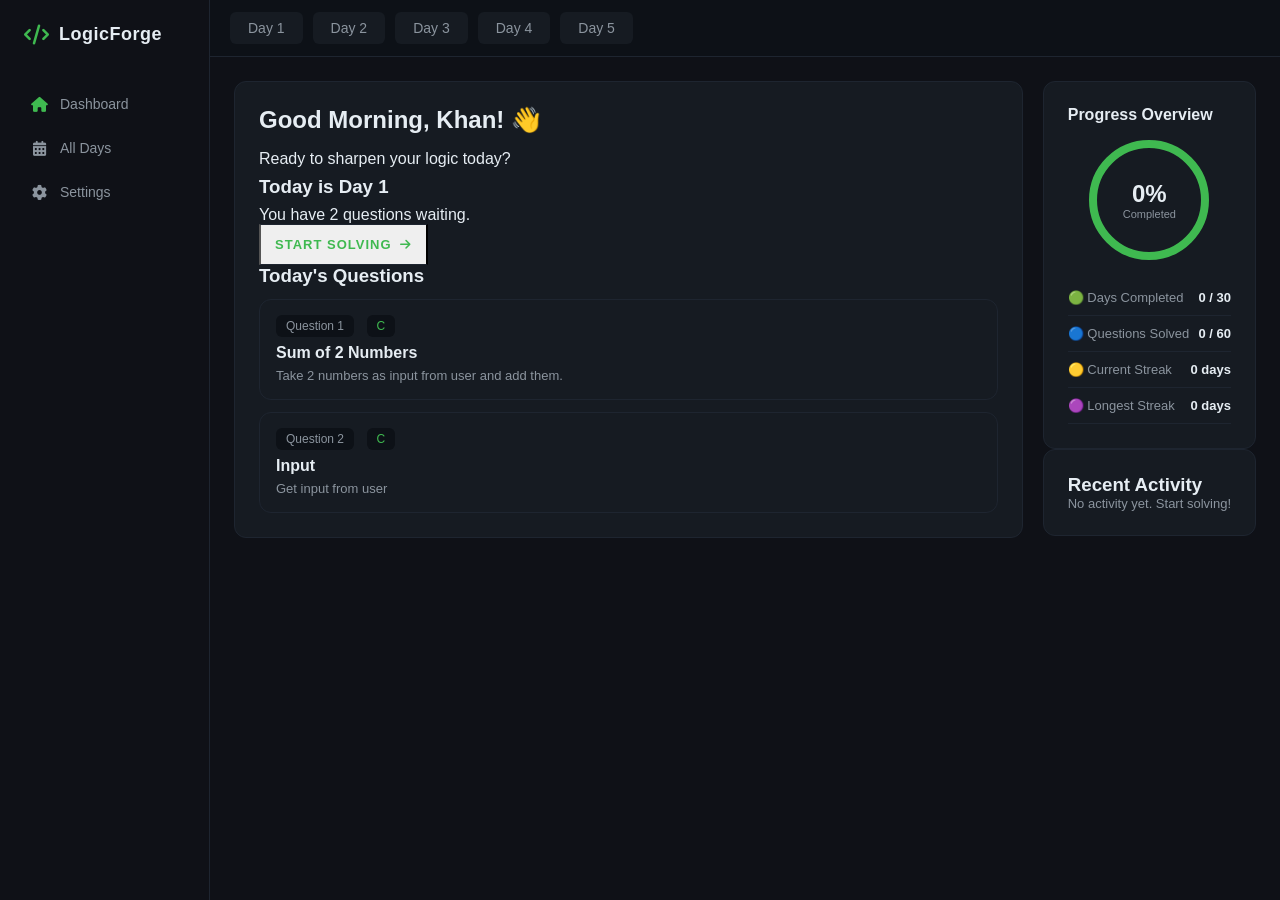
==== index.html @ 3fee52e7 "Add files via upload" ====
<!DOCTYPE html>
<html lang="en">
<head>
 
  <link rel="stylesheet" href="style.css"/>
  <link rel="stylesheet" href="https://cdnjs.cloudflare.com/ajax/libs/font-awesome/6.5.0/css/all.min.css"/>
  <!-- <link rel="stylesheet" href="https://cdnjs.cloudflare.com/ajax/libs/bootstrap/5.3.0/css/bootstrap.min.css"/> -->

  <meta charset="UTF-8" />
  <meta name="viewport" content="width=device-width, initial-scale=1.0"/>
  <title>&lt;/&gt;Logic Forge</title>
</head>
<body>
    <nav class="sidebar">
        <div class="logo">
            <i class="fa-solid fa-code"></i>
            <span>LogicForge</span>
        </div>

        <ul class="nav-links">
            <li class="active" data-section="dashboard">
                <i class="fa-solid fa-house"></i>
                <span>Dashboard</span>
              
            </li>
            <li data-section="alldays">
                <i class="fa-solid fa-calendar-days"></i>
                <span>All Days</span>
                
            </li>
            <li data-section="settings">
                <i class="fa-solid fa-gear"></i>
                <span>Settings</span>
            </li>
        </ul>
    </nav>
<main class="main-content">
    <nav class="top-nav" >
        <div class="days">
        <a href="day.html#day1">Day 1</a>
        <a href="day.html#day2">Day 2</a>
        <a href="day.html#day3">Day 3</a>
        <a href="day.html#day4">Day 4</a>
        <a href="day.html#day5">Day 5</a>
        </div>
    </nav>
    <div class="dashboard-grid">

    <div class="card greeting-card">
        <h2 id="greeting"></h2>
        <p>Ready to sharpen your logic today?</p>
        <h3 id="currentDay"></h3>
        <p>You have 2 questions waiting.</p>
        <button class="start-btn">
            <span>Start Solving</span>
            <i class="fa-solid fa-arrow-right"></i>
        </button>
     <!-- Todays Questions -->
        
     <div class="Question">
    <h3>Today's Questions</h3>
    
    <div class="card question-card">
        <span class="q-tag">Question 1</span>
        <span class="lang-tag">C</span>
        <h4>Sum of 2 Numbers</h4>
        <p>Take 2 numbers as input from user and add them.</p>
    </div>

    <div class="card question-card">
        <span class="q-tag">Question 2</span>
        <span class="lang-tag">C</span>
        <h4>Input</h4>
        <p>Get input from user</p>
    </div>

</div>



</div> 
    

    <div class="right-column">

        <div class="card counter-card">
            <h3>Progress Overview</h3>
            <div class="progress-circle">
                <span class="percent">0%</span>
                <span class="label">Completed</span>
            </div>
            <div class="counter-item">
                <span>🟢 Days Completed</span>
                <span id="daysCompleted">0 / 30</span>
            </div>
            <div class="counter-item">
                <span>🔵 Questions Solved</span>
                <span id="questionsCompleted">0 / 60</span>
            </div>
            <div class="counter-item">
                <span>🟡 Current Streak</span>
                <span>0 days</span>
            </div>
            <div class="counter-item">
                <span>🟣 Longest Streak</span>
                <span>0 days</span>
            </div>
        </div>

      <div class="card activity-card">
    <h3>Recent Activity</h3>
    <div id="activityList">
    </div>
</div>

    </div>
  </div>

</main>
   
<!-- Settings Modal -->
    <div class="modal-overlay" id="settingsModal">
        <div class="modal">
            <h3><i class="fa-solid fa-gear"></i> Settings</h3>
            <p>Select your language</p>
            <div class="lang-toggle">
                <button class="lang-btn active" id="btnC">C</button>
                <button class="lang-btn" id="btnPython">Python</button>
            </div>
            <button class="close-btn" id="closeModal">Done</button>
        </div>
    </div>

    <script src="script.js"></script>

</body>
</html>
---- style.css ----
:root {
    --bg-main: #0d1117;
    --bg-sidebar: #0f1117;
    --bg-card: #161b22;
    --border: #1e2530;
    --green: #3fb950;
    --text-primary: #e6edf3;
    --text-muted: #8b949e;
    --yellow: #d29922;
    --purple: #bc8cff;
    --blue: #58a6ff;
}
* {
    margin: 0;
    padding: 0;
    box-sizing: border-box;
    font-family: 'Segoe UI', sans-serif;
}

body {
    display: flex;
    background-color:var(--bg-main) !important;
    color:var(--text-primary)!important;
    min-height: 100vh;
}

/* ── SIDEBAR ── */
.sidebar {
    width: 210px;
    height: 100vh;
    background-color:var(--bg-sidebar);
    border-right: 1px solid var(--border);
    position: fixed;
    left: 0;
    top: 0;
    display: flex;
    flex-direction: column;
    padding: 24px 16px;
    gap: 40px;
}

/* ── LOGO ── */
.logo {
    display: flex;
    align-items: center;
    gap: 10px;
    padding: 0 8px;
}

.logo i {
    color:var(--green);
    font-size: 20px;
}

.logo span {
    color: var(--text-primary);
    font-size: 18px;
    font-weight: 700;
    letter-spacing: 0.5px;
}

/* ── NAV LINKS ── */
.nav-links {
    list-style: none;
    display: flex;
    flex-direction: column;
    gap: 6px;
}

.nav-links li {
    display: flex;
    align-items: center;
    gap: 12px;
    padding: 11px 14px;
    border-radius: 8px;
    cursor: pointer;
    color: var(--text-muted);
    font-size: 14px;
    font-weight: 500;
    transition: all 0.2s ease;
}

.nav-links li:hover {
    background-color:var(--bg-card);
    color:var(--green);
}

.nav-links li.active {
    background-color: transparent;
    color: var(--text-muted);
    border-left: none;
}

.nav-links li i {
    font-size: 15px;
    width: 18px;
    text-align: center;
}

.nav-links li.active i {
    color: var(--green);
}
.back-btn {
    display: flex;
    align-items: center;
    gap: 8px;
    color: var(--green);
    font-size: 13px;
    font-weight: 600;
    letter-spacing: 1px;
    text-transform: uppercase;
    border-top: 1px solid var(--border);
    border-bottom: 1px solid var(--border);
    padding: 12px 14px;
    cursor: pointer;
    transition: all 0.2s;
}

.back-btn:hover {
    background: var(--bg-card);
    letter-spacing: 2px;
}

.back-btn i {
    font-size: 12px;
}
.modal-overlay {
    display: none;
    position: fixed;
    top: 0;
    left: 0;
    width: 100%;
    height: 100%;
    background: rgba(0,0,0,0.6);
    z-index: 999;
    justify-content: center;
    align-items: center;
}

.modal-overlay.show {
    display: flex;
}

.modal {
    background: var(--bg-card);
    border: 1px solid var(--border);
    border-radius: 12px;
    padding: 30px;
    width: 300px;
    text-align: center;
    display: flex;
    flex-direction: column;
    gap: 16px;
    position: relative;
    z-index: 1000;
}

.modal h3 {
    color: var(--text-primary);
    font-size: 16px;
}

.modal p {
    color: var(--text-muted);
    font-size: 13px;
}

.lang-toggle {
    display: flex;
    gap: 10px;
    justify-content: center;
}

.lang-btn {
    padding: 10px 30px;
    border-radius: 8px;
    border: 1px solid var(--border);
    background: transparent;
    color: var(--text-muted);
    cursor: pointer;
    font-size: 14px;
    font-weight: 600;
    transition: all 0.2s;
}

.lang-btn.active {
    background: var(--green);
    color: #000;
    border-color: var(--green);
}

.close-btn {
    background: var(--green);
    color: #000;
    border: none;
    padding: 10px;
    border-radius: 8px;
    cursor: pointer;
    font-weight: 600;
}
/* ── MAIN CONTENT ── */
    .main-content {
    margin-left: 210px;
    flex: 1;
    padding: 0;
    background-color: var(--bg-sidebar);
}
.top-nav {
    padding: 12px 20px;
    background: var(--bg-main);
    border-bottom: 1px solid var(--border);
}

.days {
    display: flex;
    gap: 10px;
    flex-wrap: wrap;
}

.days a {
    background-color: var(--bg-card);
    color: var(--text-muted);
    padding: 8px 18px;
    border-radius: 6px;
    text-decoration: none;
    font-size: 14px;
    transition: background-color 0.3s;
}

.days a:hover {
    background-color: var(--green);
    color: #000;
}
.dashboard-grid {
    display: flex;
    gap: 20px;
    padding: 24px;
}

.card {
    background-color: var(--bg-card);
    border: 1px solid var(--border);
    border-radius: 12px;
    padding: 24px;
    color: var(--text-primary);
}

.greeting-card {
    flex: 2;
}
#greeting {
    margin-bottom: 8px;
   
    margin-bottom: 16px;

}

#currentDay {
    margin-top: 8px;
    margin-bottom: 8px;
}
.counter-card {
    flex: 1;
}

.counter-item {
    display: flex;
    justify-content: space-between;
    padding: 8px 0;
    border-bottom: 1px solid var(--border);
    font-size: 14px;
    color: var(--text-muted);
}

.counter-item span:last-child {
    color: var(--green);
    font-weight: 600;
}
.start-btn {
    display: flex;
    align-items: center;
    gap: 8px;
    color: var(--green);
    font-size: 13px;
    font-weight: 600;
    letter-spacing: 1px;
    text-transform: uppercase;
    border-top: 1px solid var(--border);
    border-bottom: 1px solid var(--border);
    padding: 12px 14px;
    cursor: pointer;
    transition: all 0.2s;
}

.start-btn:hover {
    background: var(--bg-card);
    letter-spacing: 2px;
}

.start-btn i {
    font-size: 12px;
}
.dashboard-grid {
    display: flex;
    flex-direction: row;
    gap: 20px;
    padding: 24px;
}

.greeting-card {
    flex: 2;
}

.counter-card {
    flex: 1;
}
.counter-card h3 {
    color: var(--text-primary);
    font-size: 16px;
    margin-bottom: 16px;
}

.progress-circle {
    width: 120px;
    height: 120px;
    border-radius: 50%;
    border: 8px solid var(--green);
    display: flex;
    flex-direction: column;
    align-items: center;
    justify-content: center;
    margin: 0 auto 20px;
}

.progress-circle .percent {
    font-size: 24px;
    font-weight: 700;
    color: var(--text-primary);
}

.progress-circle .label {
    font-size: 11px;
    color: var(--text-muted);
}

.counter-item {
    display: flex;
    justify-content: space-between;
    padding: 10px 0;
    border-bottom: 1px solid var(--border);
    font-size: 13px;
    color: var(--text-muted);
}

.counter-item span:last-child {
    color: var(--text-primary);
    font-weight: 600;
}
.Questions {
    margin-top: 20px;
}
.question-card {
    margin-top: 12px;
    padding: 16px;
}

.q-tag, .lang-tag {
    font-size: 12px;
    padding: 4px 10px;
    border-radius: 6px;
    margin-right: 8px;
    background: var(--bg-main);
    color: var(--text-muted);
}

.lang-tag {
    color: var(--green);
}

.question-card h4 {
    margin-top: 10px;
    color: var(--text-primary);
}

.question-card p {
    color: var(--text-muted);
    font-size: 13px;
    margin-top: 6px;
}
.days-grid {
    display: grid;
    grid-template-columns: 1fr 1fr;
    gap: 16px;
    padding: 24px;
}
.day-card {
    display: flex;
    align-items: center;
    gap: 20px;
    background: var(--bg-card);
    border: 1px solid var(--border);
    border-radius: 12px;
    padding: 20px 24px;
    cursor: pointer;
    transition: 0.2s;
}

.day-card.completed {
    border-color: var(--green);
}

.day-card.locked {
    opacity: 0.5;
    cursor: not-allowed;
}

.day-icon {
    font-size: 28px;
    min-width: 36px;
}

.day-info {
    flex: 1;
}

.day-info h4 {
    color: var(--text-primary);
    font-size: 16px;
    font-weight: 600;
    margin-bottom: 4px;
}

.day-info p {
    color: var(--text-muted);
    font-size: 12px;
}

.day-stats {
    display: flex;
    flex-direction: column;
    align-items: flex-start;
    font-size: 12px;
    color: var(--text-muted);
    gap: 4px;
    min-width: 80px;
}

.day-percent {
    font-size: 15px;
    font-weight: 700;
    color: var(--yellow);
    min-width: 50px;
    text-align: right;
}

.day-card.completed .day-percent {
    color: var(--green);
}

.day-card.inprogress {
    border-color: var(--yellow);
}
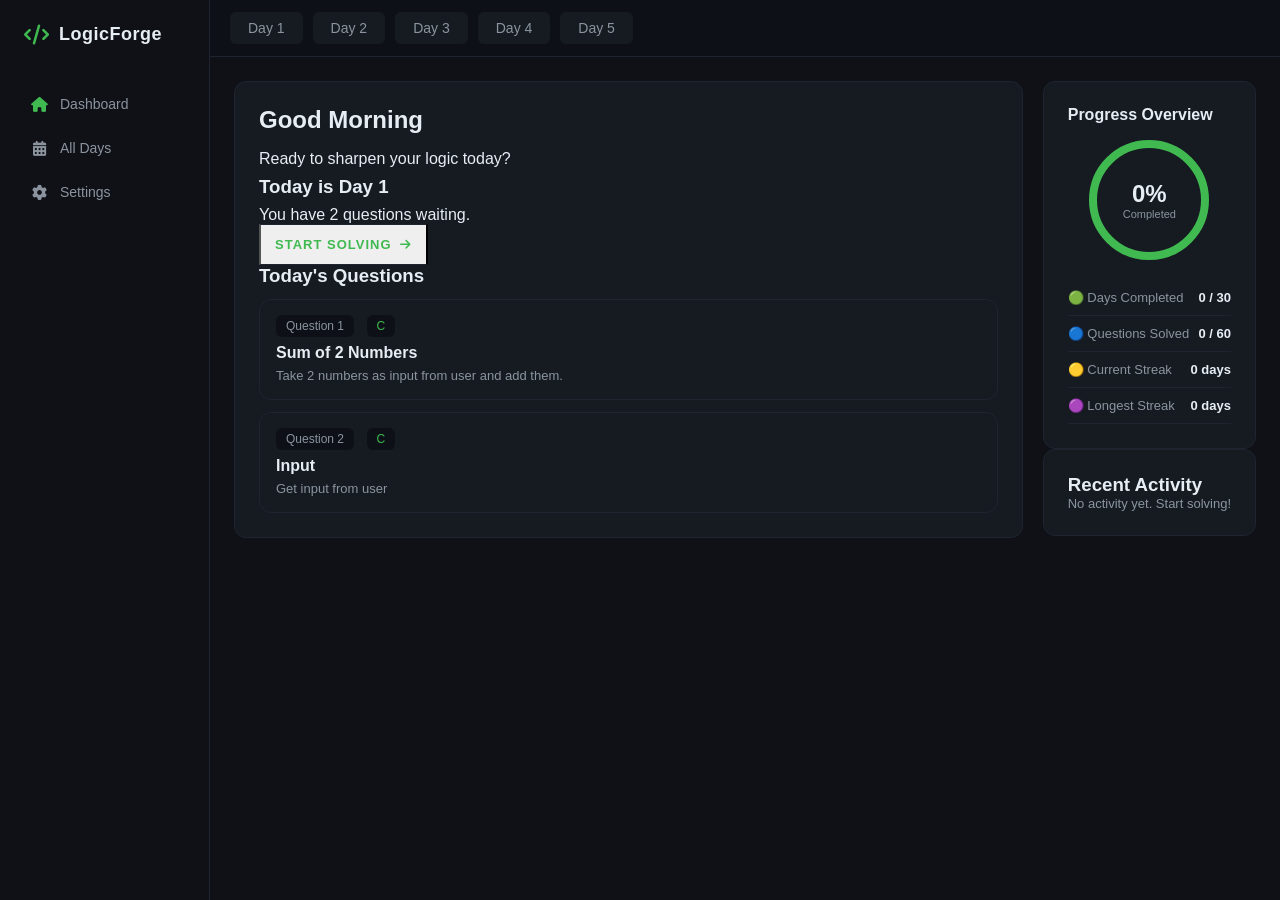
==== commit 611900c6: "Update index.html" ====
--- a/index.html
+++ b/index.html
@@ -131,7 +131,8 @@
         </div>
     </div>
 
-    <script src="script.js"></script>
+   
 
 </body>
-</html>+  <script src="script.js"></script>
+</html>
--- a/style.css
+++ b/style.css
@@ -23,6 +23,15 @@
     color:var(--text-primary)!important;
     min-height: 100vh;
 }
+html, body {
+    width: 100%;
+    overflow-x: hidden;
+}
+@media (max-width: 768px) {
+  body {
+    display: block;
+  }
+}
 
 /* ── SIDEBAR ── */
 .sidebar {
@@ -459,4 +468,83 @@
 
 .day-card.inprogress {
     border-color: var(--yellow);
-}+}
+/*Mobile*/
+@media (max-width: 768px) {
+    body {
+  display: block;
+}
+  /* Sidebar becomes top bar */
+  .sidebar {
+    position: relative;
+    width: 100%;
+    height: auto;
+    flex-direction: column;
+  }
+
+  /* Nav becomes horizontal scroll */
+  .nav-links {
+    flex-direction: row;
+    overflow-x: auto;
+    gap: 8px;
+  }
+
+  .nav-links li {
+    white-space: nowrap;
+    padding: 8px 10px;
+    font-size: 12px;
+  }
+
+  /* Remove desktop offset */
+  .main-content {
+    margin-left: 0 !important;
+    padding:12px;
+    width:100%;
+  }
+
+  /* Dashboard stacks */
+  .dashboard-grid {
+    flex-direction: column;
+    width: 100%;
+    padding: 10px;
+  }
+
+  /* Days scroll instead of wrap */
+  .days {
+    flex-wrap: nowrap;
+    overflow-x: auto;
+  }
+
+  /* Days page grid becomes single column */
+  .days-grid {
+   
+    grid-template-columns: repeat(auto-fit, minmax(140px, 1fr));
+
+  }
+
+  /* Day cards stack internally */
+  .day-card {
+    flex-direction: column;
+    align-items: flex-start;
+  }
+}
+/*Tablet  */
+@media (min-width: 769px) and (max-width: 1024px) {
+
+  .sidebar {
+    width: 180px;
+      
+  }
+
+  .main-content {
+    margin-left: 180px;
+  }
+
+  .dashboard-grid {
+    flex-direction: column;
+  }
+
+  .days-grid {
+    grid-template-columns: 1fr 1fr;
+  }
+}
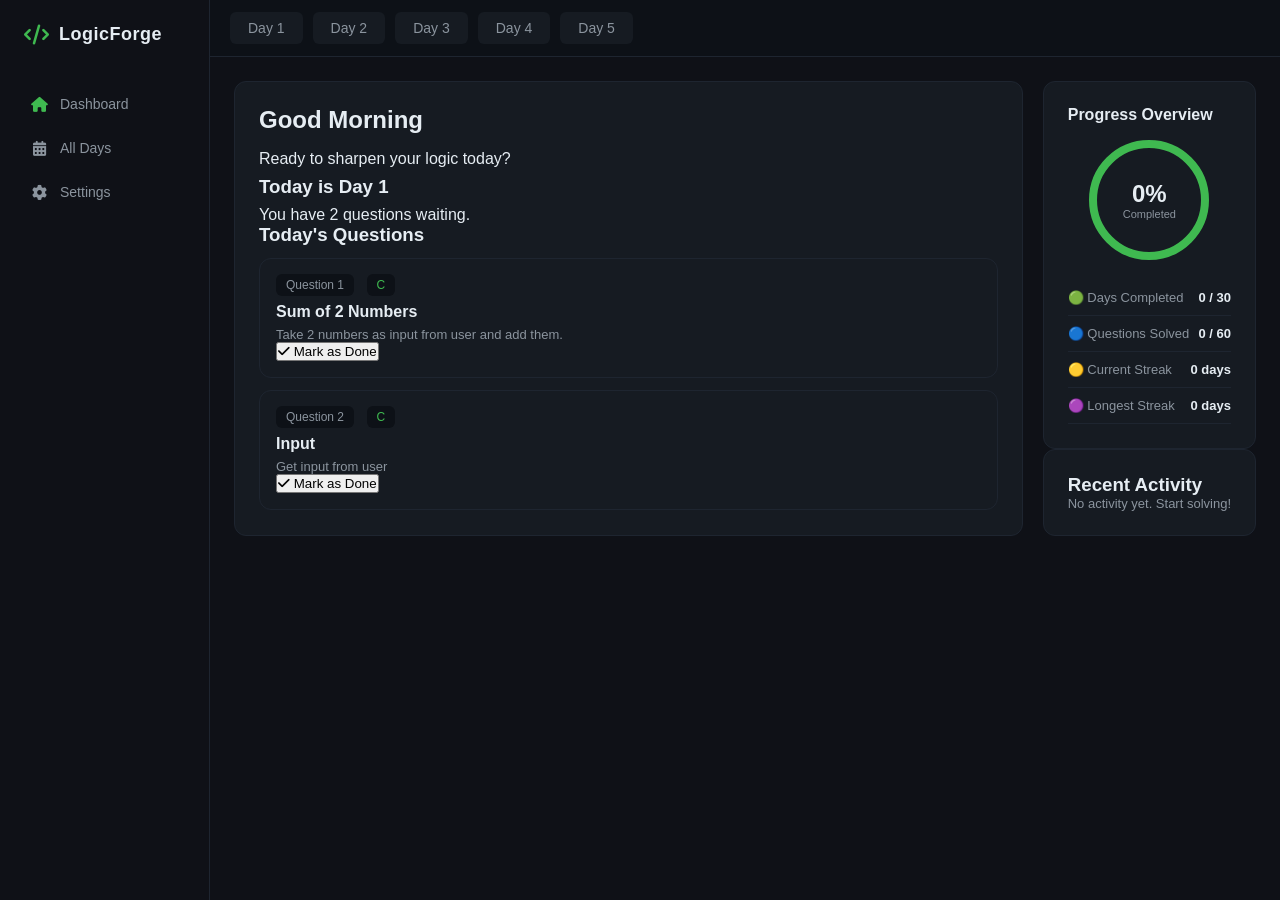
==== commit e7ad9302: "Update index.html" ====
--- a/index.html
+++ b/index.html
@@ -51,10 +51,7 @@
         <p>Ready to sharpen your logic today?</p>
         <h3 id="currentDay"></h3>
         <p>You have 2 questions waiting.</p>
-        <button class="start-btn">
-            <span>Start Solving</span>
-            <i class="fa-solid fa-arrow-right"></i>
-        </button>
+        
      <!-- Todays Questions -->
         
      <div class="Question">
@@ -65,6 +62,9 @@
         <span class="lang-tag">C</span>
         <h4>Sum of 2 Numbers</h4>
         <p>Take 2 numbers as input from user and add them.</p>
+         <button class="done-btn" id="q1-btn" onclick="markDone(1)">
+         <i class="fa-solid fa-check"></i> Mark as Done
+    </button>
     </div>
 
     <div class="card question-card">
@@ -72,6 +72,9 @@
         <span class="lang-tag">C</span>
         <h4>Input</h4>
         <p>Get input from user</p>
+        <button class="done-btn" id="q2-btn" onclick="markDone(2)">
+        <i class="fa-solid fa-check"></i> Mark as Done
+    </button>
     </div>
 
 </div>
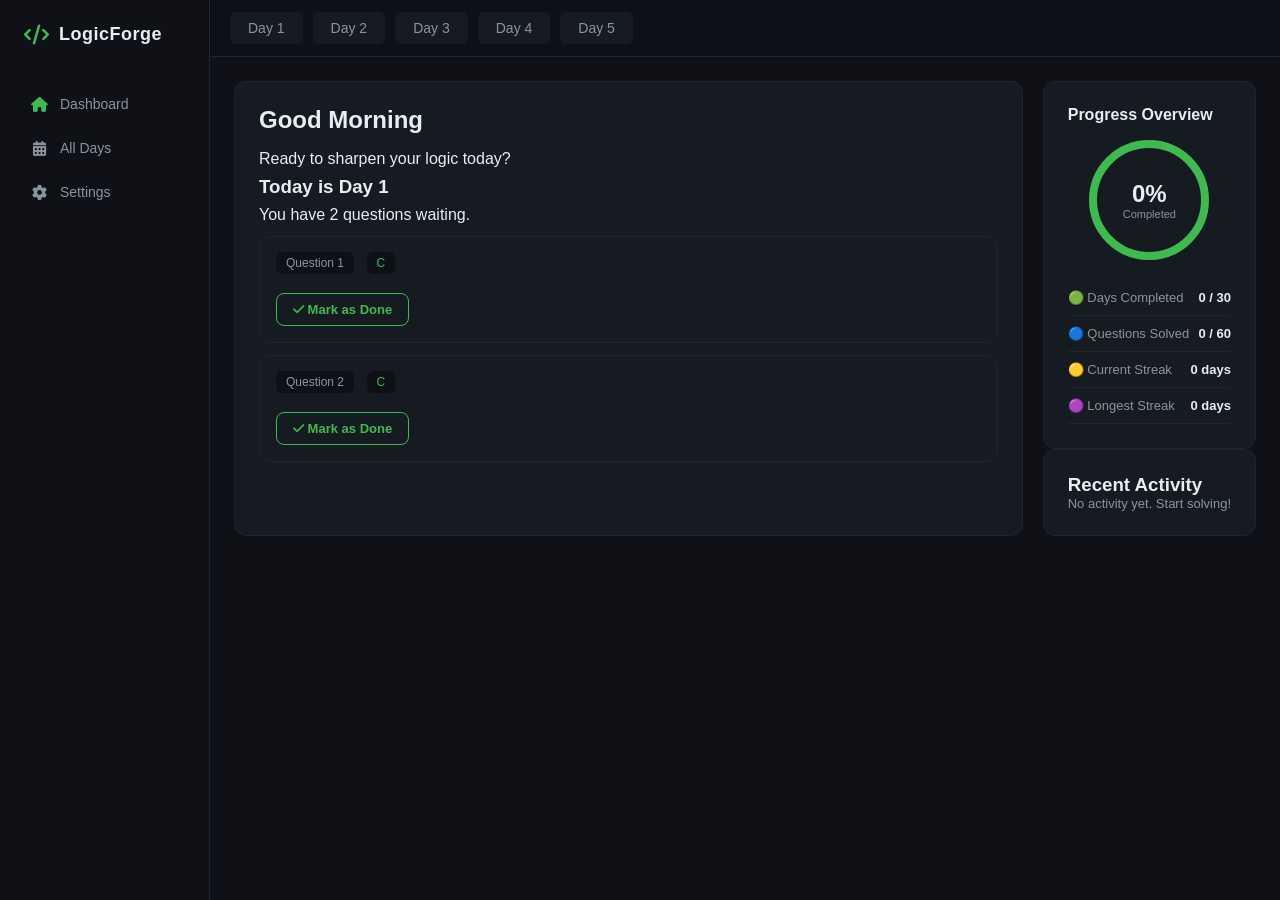
==== commit ce94be0a: "Update index.html" ====
--- a/index.html
+++ b/index.html
@@ -54,33 +54,29 @@
         
      <!-- Todays Questions -->
         
-     <div class="Question">
-    <h3>Today's Questions</h3>
-    
-    <div class="card question-card">
-        <span class="q-tag">Question 1</span>
-        <span class="lang-tag">C</span>
-        <h4>Sum of 2 Numbers</h4>
-        <p>Take 2 numbers as input from user and add them.</p>
-         <button class="done-btn" id="q1-btn" onclick="markDone(1)">
-         <i class="fa-solid fa-check"></i> Mark as Done
-    </button>
-    </div>
+<div class="card question-card">
+    <span class="q-tag">Question 1</span>
+    <span class="lang-tag" id="lang1">C</span>
 
-    <div class="card question-card">
-        <span class="q-tag">Question 2</span>
-        <span class="lang-tag">C</span>
-        <h4>Input</h4>
-        <p>Get input from user</p>
-        <button class="done-btn" id="q2-btn" onclick="markDone(2)">
+    <h4 id="q1-title"></h4>
+    <p id="q1-desc"></p>
+
+    <button class="done-btn" id="q1-btn" onclick="markDone(1)">
         <i class="fa-solid fa-check"></i> Mark as Done
     </button>
-    </div>
-
 </div>
 
+<div class="card question-card">
+    <span class="q-tag">Question 2</span>
+    <span class="lang-tag" id="lang2">C</span>
 
+    <h4 id="q2-title"></h4>
+    <p id="q2-desc"></p>
 
+    <button class="done-btn" id="q2-btn" onclick="markDone(2)">
+        <i class="fa-solid fa-check"></i> Mark as Done
+    </button>
+</div>
 </div> 
     
 
--- a/style.css
+++ b/style.css
@@ -271,7 +271,29 @@
 .counter-card {
     flex: 1;
 }
-
+.done-btn {
+    margin-top: 12px;
+    padding: 8px 16px;
+    background: transparent;
+    color: var(--green);
+    border: 1px solid var(--green);
+    border-radius: 8px;
+    font-size: 13px;
+    font-weight: 600;
+    cursor: pointer;
+    transition: 0.2s;
+}
+
+.done-btn:hover {
+    background: var(--green);
+    color: #000;
+}
+
+.done-btn.completed {
+    background: var(--green);
+    color: #000;
+    cursor: default;
+}
 .counter-item {
     display: flex;
     justify-content: space-between;
